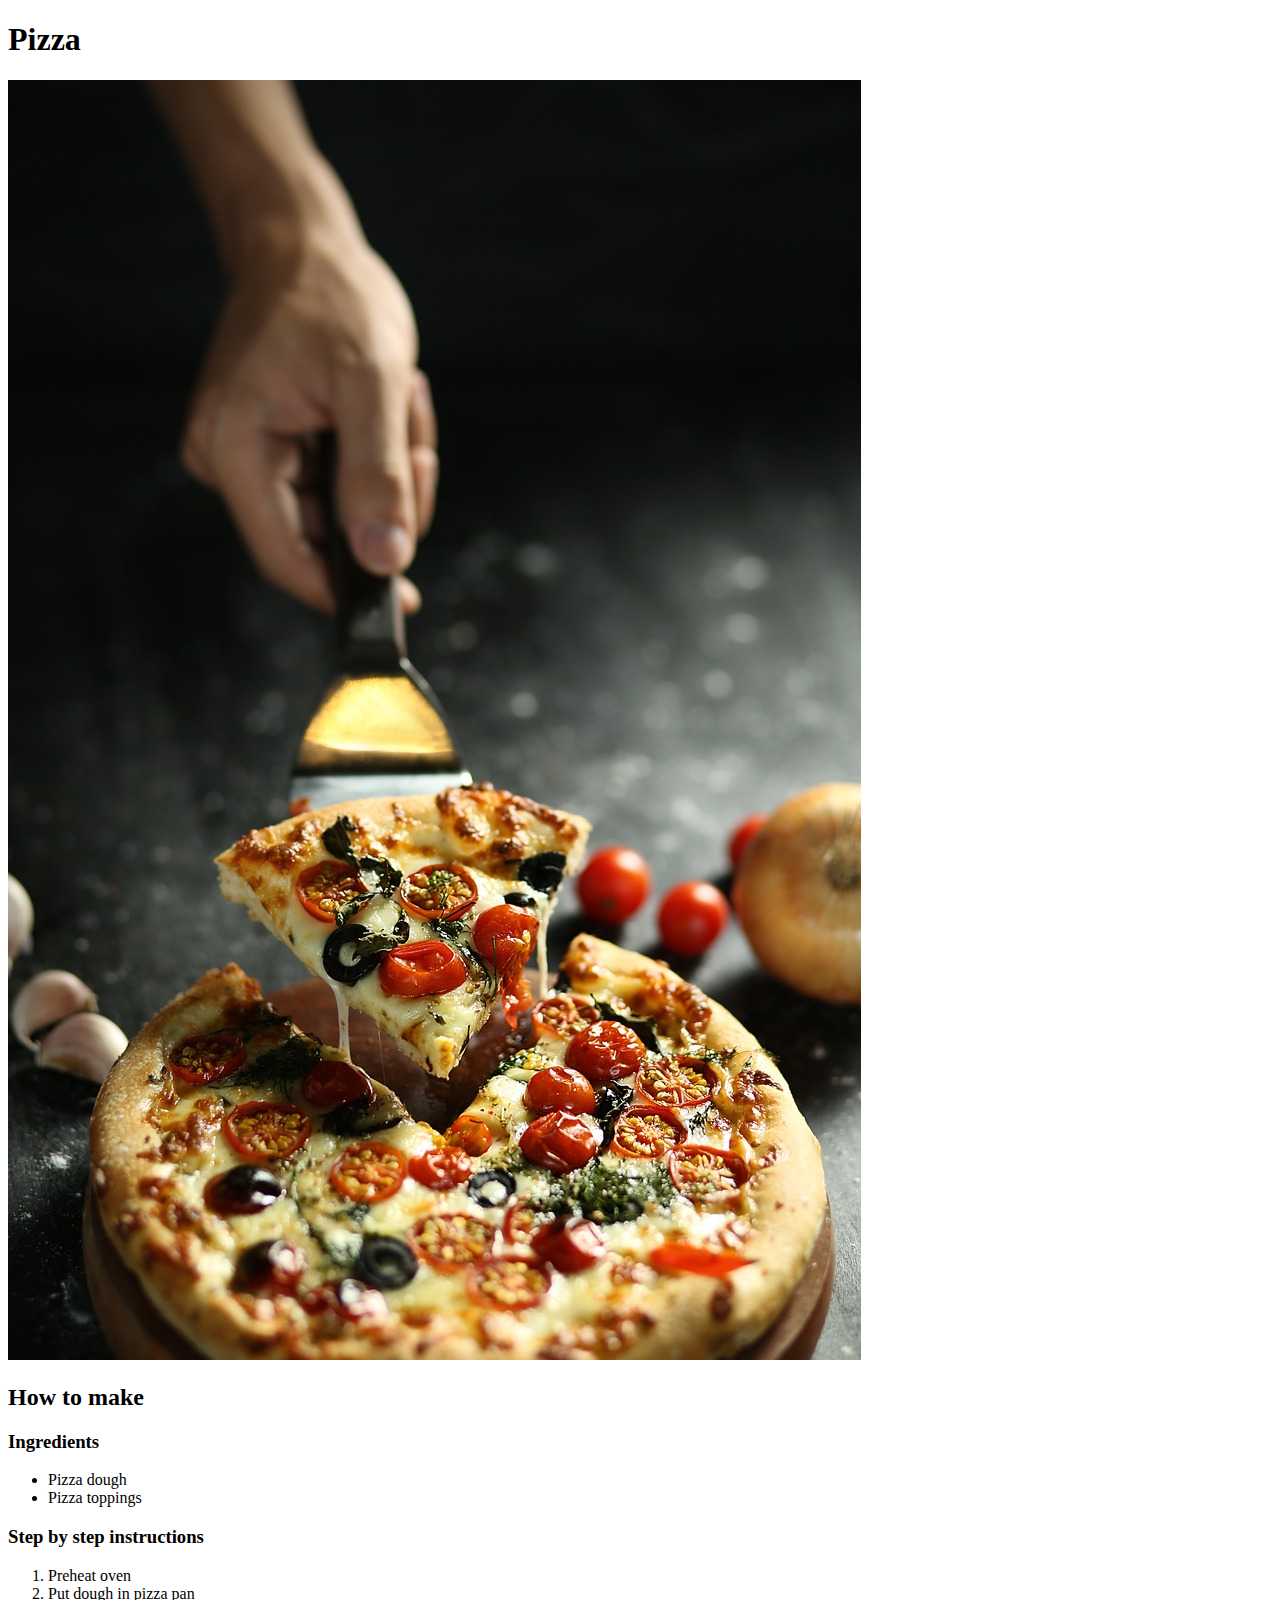
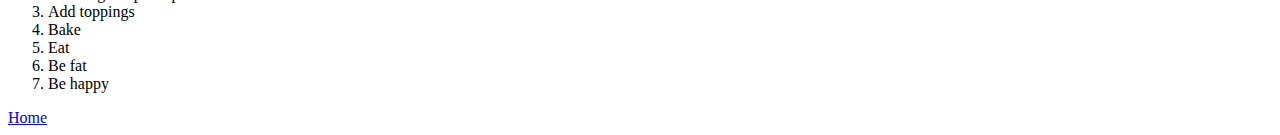
==== recipes/pizza.html @ d914977d "First website" ====
<!DOCTYPE html>
<html lang="en">
<head>
    <meta charset="UTF-8">
    <meta name="viewport" content="width=device-width, initial-scale=1.0">
    <title>Pizza</title>
</head>
<body>
    <h1>Pizza</h1>
    <img src="../images/pizza.jpg" width="853" height="1280">
    <h2>How to make</h2>
    <h3>Ingredients</h3>
    <ul>
        <li>Pizza dough</li>
        <li>Pizza toppings</li>
    </ul>
    <h3>Step by step instructions</h3>
    <ol>
        <li>Preheat oven</li>
        <li>Put dough in pizza pan</li>
        <li>Add toppings</li>
        <li>Bake</li>
        <li>Eat</li>
        <li>Be fat</li>
        <li>Be happy</li>
    </ol>
    <a href="../index.html">Home</a>
</body>
</html>
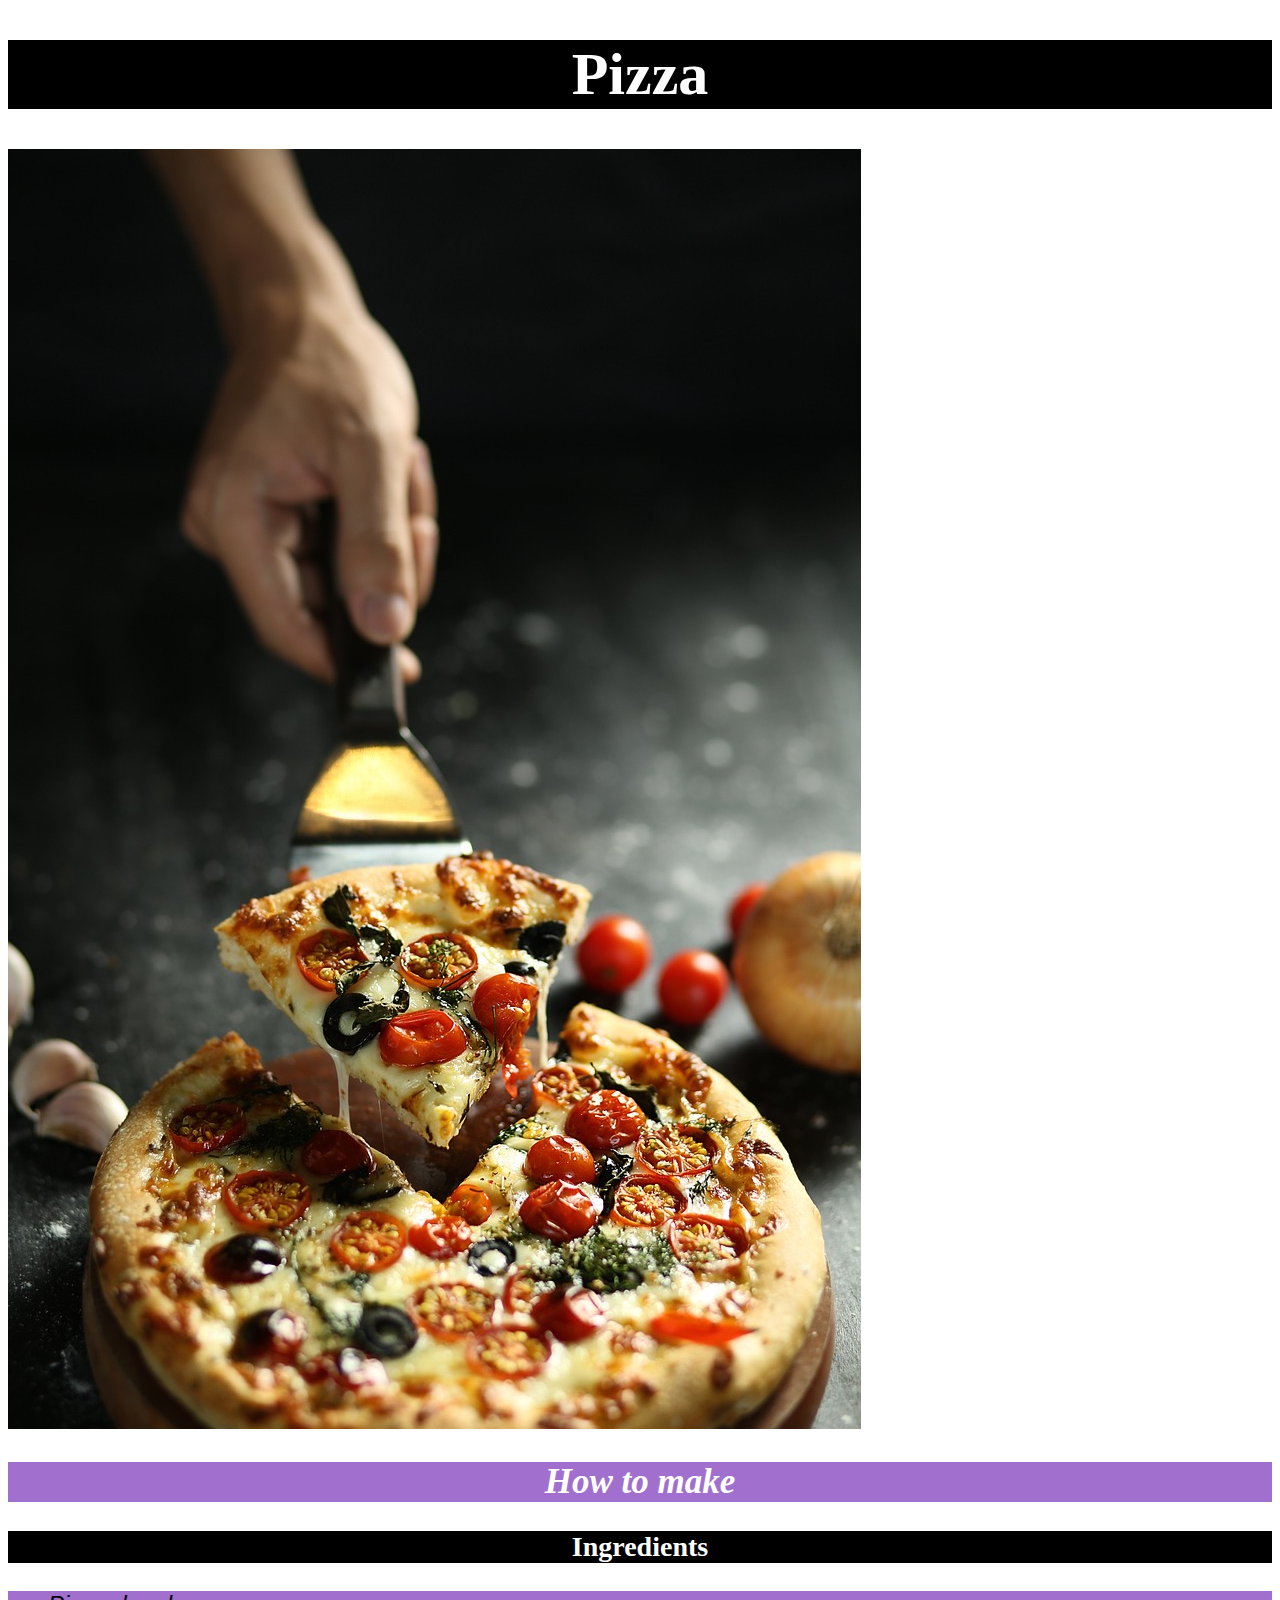
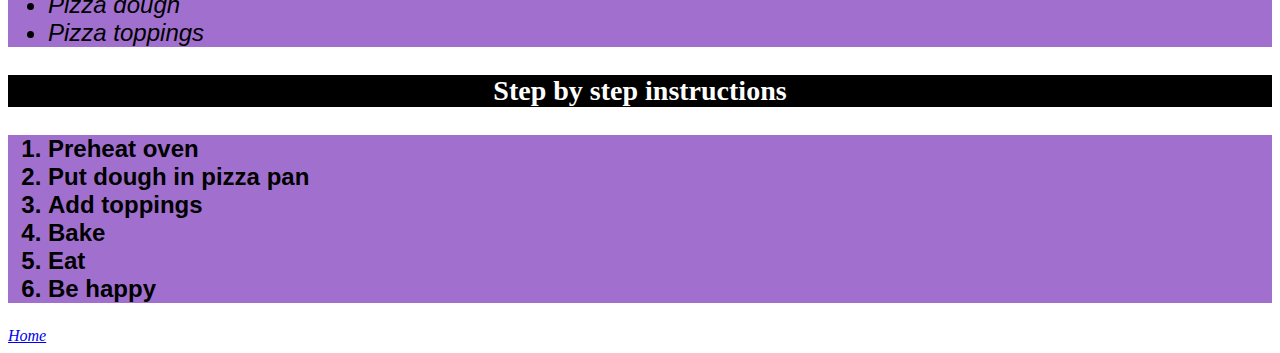
==== commit 5d0559fe: "Add style.css" ====
--- a/recipes/pizza.html
+++ b/recipes/pizza.html
@@ -3,27 +3,27 @@
 <head>
     <meta charset="UTF-8">
     <meta name="viewport" content="width=device-width, initial-scale=1.0">
+    <link rel="stylesheet" href="../style.css">
     <title>Pizza</title>
 </head>
 <body>
-    <h1>Pizza</h1>
+    <h1 class="heading">Pizza</h1>
     <img src="../images/pizza.jpg" width="853" height="1280">
-    <h2>How to make</h2>
-    <h3>Ingredients</h3>
-    <ul>
+    <h2 class="heading small" id="how-to">How to make</h2>
+    <h3 class="heading small">Ingredients</h3>
+    <ul class="list ingredients">
         <li>Pizza dough</li>
         <li>Pizza toppings</li>
     </ul>
-    <h3>Step by step instructions</h3>
-    <ol>
+    <h3 class="heading small">Step by step instructions</h3>
+    <ol class="list instructions">
         <li>Preheat oven</li>
         <li>Put dough in pizza pan</li>
         <li>Add toppings</li>
         <li>Bake</li>
         <li>Eat</li>
-        <li>Be fat</li>
         <li>Be happy</li>
     </ol>
-    <a href="../index.html">Home</a>
+    <a class="link" href="../index.html">Home</a>
 </body>
 </html>--- a/style.css
+++ b/style.css
@@ -0,0 +1,35 @@
+.heading {
+    color: white;
+    font-weight: bold;
+    background-color: black;
+    font-size: 60px;
+    text-align: center;
+}
+
+.small {
+    font-size: 28px;
+}
+
+#how-to {
+    font-size: 35px;
+    background-color: rgb(161, 112, 206);
+    font-style: italic;
+}
+
+.list {
+    background-color: rgb(161, 112, 206);
+    font-size: 24px;
+    font-family: Arial, Helvetica, sans-serif;
+}
+
+.ingredients {
+    font-style: italic;
+}
+
+.instructions {
+    font-weight: bold;
+}
+
+.link {
+    font-style: italic;
+}